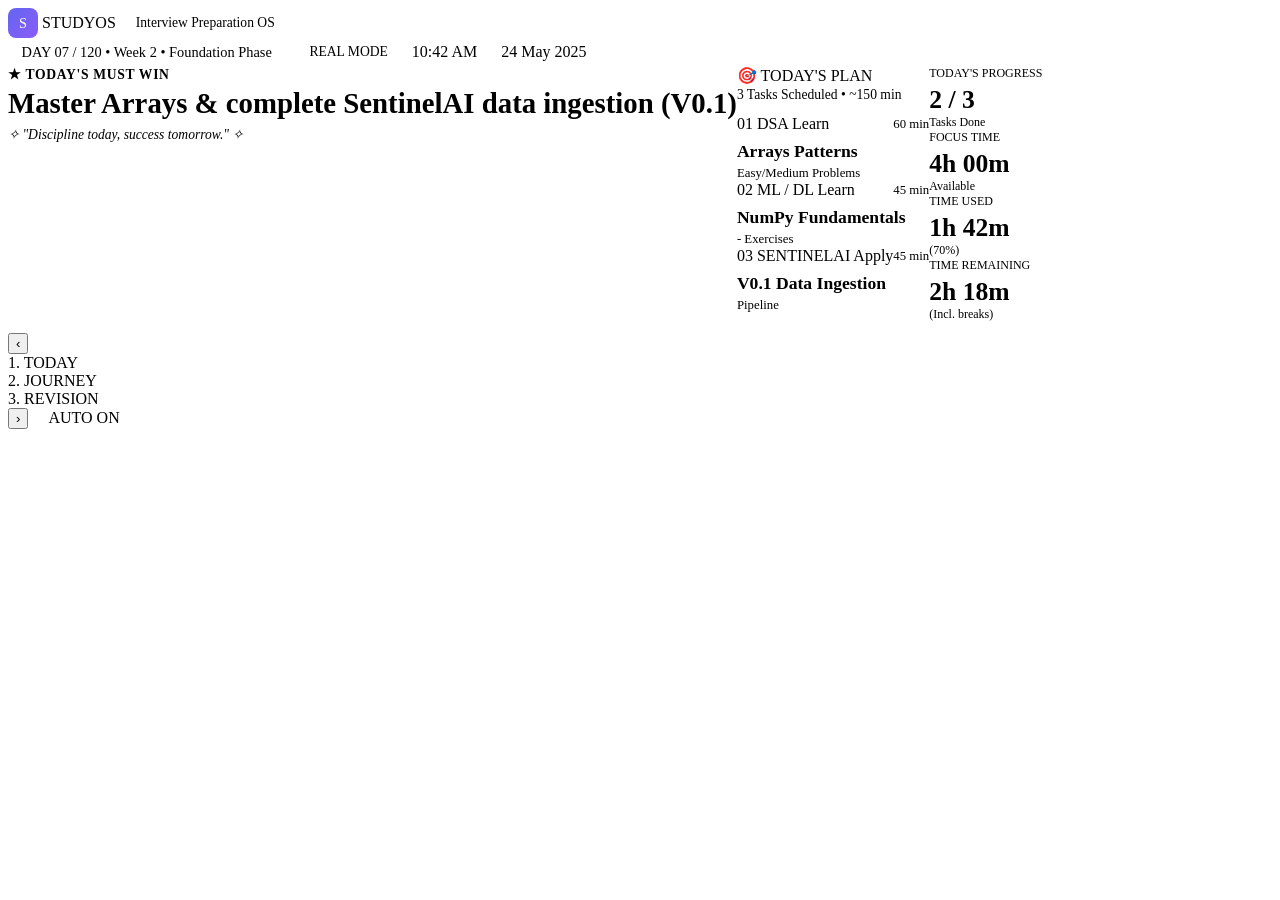
==== app/static/wall.html @ 67cf2a75 "Initial commit: StudyOS production setup with docs, tests, and kiosk support" ====
<!DOCTYPE html>
<html lang="en">
<head>
  <meta charset="UTF-8">
  <meta name="viewport" content="width=device-width, initial-scale=1.0">
  <title>StudyOS — Wall Display Kiosk</title>
  <link rel="stylesheet" href="/static/css/styles.css">
</head>
<body class="wall-body">

  <!-- Offline Banner -->
  <div id="offline-banner" class="offline-banner" style="display:none;">
    ⚠️ DISCONNECTED — SHOWING CACHED STATE (LAST SYNCED: <span id="last-synced-time">--:--</span>)
  </div>

  <!-- Header -->
  <header class="wall-header">
    <div style="display:flex; align-items:center; gap:1.25rem;">
      <div class="wall-brand-title">
        <span style="width:30px; height:30px; background:linear-gradient(135deg,#6366f1,#8b5cf6); border-radius:8px; display:inline-flex; align-items:center; justify-content:center; color:#fff; font-size:0.9rem;">S</span>
        STUDYOS
      </div>
      <span style="font-size:0.85rem; color:var(--text-muted);">Interview Preparation OS</span>
    </div>
    <div style="display:flex; align-items:center; gap:1.5rem;">
      <span id="wall-day-badge" class="badge badge-indigo" style="font-size:0.9rem; padding:0.35rem 0.85rem;">DAY 07 / 120 • Week 2 • Foundation Phase</span>
      <span id="wall-env-badge" class="badge badge-green" style="font-size:0.85rem;">REAL MODE</span>
      <div id="wall-clock" class="wall-clock">10:42 AM</div>
      <div id="wall-date-str" class="wall-date">24 May 2025</div>
    </div>
  </header>

  <!-- Main Screen Container (4 Slides) -->
  <main class="wall-screen-container" id="screen-container">

    <!-- SLIDE 1 — TODAY -->
    <div id="screen-1" class="wall-screen" style="display:flex;">
      <!-- Must Win Banner -->
      <div id="wall-must-win-box" class="wall-must-win-hero">
        <div style="font-size:0.85rem; font-weight:700; color:var(--accent-purple); text-transform:uppercase; letter-spacing:0.05em; margin-bottom:0.25rem;">★ TODAY'S MUST WIN</div>
        <div id="wall-must-win-text" style="font-family:var(--font-display); font-size:1.8rem; font-weight:800; color:var(--text-primary);">
          Master Arrays & complete SentinelAI data ingestion (V0.1)
        </div>
        <div style="font-size:0.85rem; color:var(--accent-purple); font-style:italic; margin-top:0.35rem;">
          ✧ "Discipline today, success tomorrow." ✧
        </div>
      </div>

      <!-- Today's Plan Horizontal Cards -->
      <div class="card" style="margin-bottom:1.25rem;">
        <div class="card-header" style="margin-bottom:0.75rem;">
          <div class="card-title">🎯 TODAY'S PLAN</div>
          <span id="wall-plan-count-text" style="font-size:0.85rem; color:var(--text-secondary); font-family:var(--font-mono);">3 Tasks Scheduled • ~150 min</span>
        </div>
        <div id="wall-today-tasks" class="wall-plan-cards-3col">
          <div class="wall-plan-card" style="border-bottom:3px solid var(--accent-blue);">
            <div style="display:flex; justify-content:space-between; align-items:center;">
              <span class="badge badge-indigo">01 DSA Learn</span>
              <span style="font-family:var(--font-mono); font-size:0.8rem; color:var(--text-muted);">60 min</span>
            </div>
            <div style="font-size:1.1rem; font-weight:700; color:var(--text-primary); margin:0.5rem 0 0.25rem 0;">Arrays Patterns</div>
            <div style="font-size:0.8rem; color:var(--text-secondary);">Easy/Medium Problems</div>
          </div>

          <div class="wall-plan-card" style="border-bottom:3px solid var(--status-green);">
            <div style="display:flex; justify-content:space-between; align-items:center;">
              <span class="badge badge-green">02 ML / DL Learn</span>
              <span style="font-family:var(--font-mono); font-size:0.8rem; color:var(--text-muted);">45 min</span>
            </div>
            <div style="font-size:1.1rem; font-weight:700; color:var(--text-primary); margin:0.5rem 0 0.25rem 0;">NumPy Fundamentals</div>
            <div style="font-size:0.8rem; color:var(--text-secondary);">- Exercises</div>
          </div>

          <div class="wall-plan-card" style="border-bottom:3px solid var(--status-orange);">
            <div style="display:flex; justify-content:space-between; align-items:center;">
              <span class="badge badge-yellow">03 SENTINELAI Apply</span>
              <span style="font-family:var(--font-mono); font-size:0.8rem; color:var(--text-muted);">45 min</span>
            </div>
            <div style="font-size:1.1rem; font-weight:700; color:var(--text-primary); margin:0.5rem 0 0.25rem 0;">V0.1 Data Ingestion</div>
            <div style="font-size:0.8rem; color:var(--text-secondary);">Pipeline</div>
          </div>
        </div>
      </div>

      <!-- Bottom Stats Row -->
      <div class="wall-stats-row-4col">
        <div class="wall-stat-box">
          <div style="font-size:0.75rem; color:var(--text-muted); text-transform:uppercase;">Today's Progress</div>
          <div id="wall-completion-pct" style="font-family:var(--font-display); font-size:1.6rem; font-weight:800; color:var(--accent-cyan); margin-top:0.25rem;">2 / 3</div>
          <div style="font-size:0.75rem; color:var(--text-secondary);">Tasks Done</div>
        </div>

        <div class="wall-stat-box">
          <div style="font-size:0.75rem; color:var(--text-muted); text-transform:uppercase;">Focus Time</div>
          <div style="font-family:var(--font-display); font-size:1.6rem; font-weight:800; color:var(--text-primary); margin-top:0.25rem;">4h 00m</div>
          <div style="font-size:0.75rem; color:var(--text-secondary);">Available</div>
        </div>

        <div class="wall-stat-box">
          <div style="font-size:0.75rem; color:var(--text-muted); text-transform:uppercase;">Time Used</div>
          <div style="font-family:var(--font-display); font-size:1.6rem; font-weight:800; color:var(--accent-indigo); margin-top:0.25rem;">1h 42m</div>
          <div style="font-size:0.75rem; color:var(--text-secondary);">(70%)</div>
        </div>

        <div class="wall-stat-box">
          <div style="font-size:0.75rem; color:var(--text-muted); text-transform:uppercase;">Time Remaining</div>
          <div style="font-family:var(--font-display); font-size:1.6rem; font-weight:800; color:var(--status-yellow); margin-top:0.25rem;">2h 18m</div>
          <div style="font-size:0.75rem; color:var(--text-secondary);">(Incl. breaks)</div>
        </div>
      </div>
    </div>

    <!-- SLIDE 2 — 120-DAY JOURNEY -->
    <div id="screen-2" class="wall-screen" style="display:none;">
      <div style="display:flex; justify-content:space-between; align-items:center; margin-bottom:1rem;">
        <div class="wall-title-huge" style="margin:0;">120-DAY JOURNEY</div>
        <span class="badge badge-indigo">DAY 07 / 120</span>
      </div>

      <div style="display:grid; grid-template-columns: 1fr 1.5fr; gap:1.5rem; flex:1; margin-bottom:1rem;">
        <!-- Left: 5 Phase Cards -->
        <div>
          <div class="journey-phase-item active">
            <span style="font-size:1.4rem;">🚀</span>
            <div>
              <div style="font-weight:700; font-size:0.95rem; color:#A5B4FC;">01 FOUNDATION</div>
              <div style="font-size:0.75rem; color:var(--text-muted);">Days 01 - 30</div>
            </div>
          </div>

          <div class="journey-phase-item">
            <span style="font-size:1.4rem;">&lt;/&gt;</span>
            <div>
              <div style="font-weight:700; font-size:0.95rem; color:var(--text-primary);">BUILD & STRENGTHEN</div>
              <div style="font-size:0.75rem; color:var(--text-muted);">Days 31 - 60</div>
            </div>
          </div>

          <div class="journey-phase-item">
            <span style="font-size:1.4rem;">🧠</span>
            <div>
              <div style="font-weight:700; font-size:0.95rem; color:var(--text-primary);">BUILD ML/DL DEPTH</div>
              <div style="font-size:0.75rem; color:var(--text-muted);">Days 61 - 90</div>
            </div>
          </div>

          <div class="journey-phase-item">
            <span style="font-size:1.4rem;">🛡️</span>
            <div>
              <div style="font-weight:700; font-size:0.95rem; color:var(--text-primary);">SENTINELAI SYSTEM</div>
              <div style="font-size:0.75rem; color:var(--text-muted);">Days 91 - 110</div>
            </div>
          </div>

          <div class="journey-phase-item">
            <span style="font-size:1.4rem;">🏆</span>
            <div>
              <div style="font-weight:700; font-size:0.95rem; color:var(--text-primary);">INTERVIEW MODE</div>
              <div style="font-size:0.75rem; color:var(--text-muted);">Days 111 - 120</div>
            </div>
          </div>
        </div>

        <!-- Right: Mountain Peak Graphic & Progress -->
        <div class="mountain-graphic-container">
          <div style="font-size:0.8rem; color:var(--text-muted); text-transform:uppercase; font-weight:600;">Overall Journey Progress</div>
          <div id="wall-journey-pct" style="font-family:var(--font-display); font-size:4.5rem; font-weight:800; color:var(--accent-purple); line-height:1;">6%</div>
          <div style="font-size:0.85rem; color:var(--text-secondary); margin-bottom:1rem;">7 / 120 Days Completed</div>

          <!-- SVG Mountain Illustration -->
          <svg width="280" height="140" viewBox="0 0 280 140">
            <path d="M20,130 L100,50 L140,80 L220,10 L270,130 Z" fill="rgba(30,41,59,0.5)" stroke="#2B3A55" stroke-width="2" />
            <!-- Winding Trail -->
            <path d="M20,130 Q60,110 90,95 T160,60 T220,10" fill="none" stroke="#8B5CF6" stroke-width="3" stroke-dasharray="4 4" />
            <!-- Nodes -->
            <circle cx="20" cy="130" r="5" fill="#8B5CF6" />
            <circle cx="90" cy="95" r="5" fill="#8B5CF6" />
            <circle cx="220" cy="10" r="7" fill="#10B981" />
            <!-- Flag -->
            <line x1="220" y1="10" x2="220" y2="-5" stroke="#10B981" stroke-width="2" />
            <polygon points="220,-5 235,-10 220,-15" fill="#10B981" />
          </svg>
        </div>
      </div>

      <!-- Bottom Bar -->
      <div class="wall-stats-row-4col">
        <div class="wall-stat-box">
          <div style="font-size:1.3rem; font-weight:800;">16</div>
          <div style="font-size:0.75rem; color:var(--text-muted);">Weeks</div>
        </div>
        <div class="wall-stat-box">
          <div style="font-size:1.3rem; font-weight:800;">120</div>
          <div style="font-size:0.75rem; color:var(--text-muted);">Days</div>
        </div>
        <div class="wall-stat-box">
          <div style="font-size:1.3rem; font-weight:800;">270</div>
          <div style="font-size:0.75rem; color:var(--text-muted);">DSA Target</div>
        </div>
        <div class="wall-stat-box">
          <div style="font-size:1.3rem; font-weight:800;">V0.1 - V1.4</div>
          <div style="font-size:0.75rem; color:var(--text-muted);">SentinelAI</div>
        </div>
      </div>
    </div>

    <!-- SLIDE 3 — REVISION & WEAKNESS RADAR -->
    <div id="screen-3" class="wall-screen" style="display:none;">
      <div style="display:flex; justify-content:space-between; align-items:center; margin-bottom:1rem;">
        <div class="wall-title-huge" style="margin:0;">REVISION & WEAKNESS RADAR</div>
        <span class="badge badge-indigo">DAY 07 / 120</span>
      </div>

      <div style="display:grid; grid-template-columns: 1fr 1fr; gap:1.25rem; flex:1; margin-bottom:1rem;">
        <!-- Left: Revision Queue -->
        <div class="card">
          <div class="card-header" style="margin-bottom:0.75rem;">
            <div class="card-title">📅 REVISION QUEUE</div>
            <span class="badge badge-yellow">4 Due Today</span>
          </div>

          <div id="wall-revisions-list" style="display:flex; flex-direction:column; gap:0.6rem; font-size:0.85rem;">
            <div style="display:flex; justify-content:space-between; align-items:center;">
              <span><span style="display:inline-block; width:8px; height:8px; background:var(--status-green); border-radius:50%; margin-right:0.5rem;"></span> Hashing Basics</span>
              <span style="color:var(--text-muted);">Today</span>
            </div>
            <div style="display:flex; justify-content:space-between; align-items:center;">
              <span><span style="display:inline-block; width:8px; height:8px; background:var(--status-green); border-radius:50%; margin-right:0.5rem;"></span> Big-O Notation</span>
              <span style="color:var(--text-muted);">Today</span>
            </div>
            <div style="display:flex; justify-content:space-between; align-items:center;">
              <span><span style="display:inline-block; width:8px; height:8px; background:var(--status-yellow); border-radius:50%; margin-right:0.5rem;"></span> Python Lists</span>
              <span style="color:var(--text-muted);">Tomorrow</span>
            </div>
            <div style="display:flex; justify-content:space-between; align-items:center;">
              <span><span style="display:inline-block; width:8px; height:8px; background:var(--status-orange); border-radius:50%; margin-right:0.5rem;"></span> Stacks & Queues</span>
              <span style="color:var(--text-muted);">In 2 Days</span>
            </div>
            <div style="display:flex; justify-content:space-between; align-items:center;">
              <span><span style="display:inline-block; width:8px; height:8px; background:var(--accent-purple); border-radius:50%; margin-right:0.5rem;"></span> Recursion Basics</span>
              <span style="color:var(--text-muted);">In 3 Days</span>
            </div>
          </div>
          <button class="btn btn-secondary" style="width:100%; margin-top:1rem; font-size:0.75rem;">View All Revisions &gt;</button>
        </div>

        <!-- Right: Weakness Radar Chart & Bars -->
        <div class="card">
          <div class="card-header" style="margin-bottom:0.75rem;">
            <div class="card-title">⭐ WEAKNESS RADAR</div>
          </div>

          <div style="display:flex; gap:1.25rem; align-items:center;">
            <!-- Polygon Radar SVG -->
            <svg width="110" height="110" viewBox="0 0 100 100" style="flex-shrink:0;">
              <polygon points="50,10 90,38 75,85 25,85 10,38" fill="none" stroke="#1E293D" stroke-width="1" />
              <polygon points="50,25 75,44 66,73 34,73 25,44" fill="none" stroke="#2B3A55" stroke-width="1" />
              <polygon points="50,15 82,40 65,78 30,70 18,42" fill="rgba(139,92,246,0.25)" stroke="#8B5CF6" stroke-width="2" />
            </svg>

            <!-- Horizontal Severity Bars -->
            <div id="wall-weakness-radar-container" style="flex:1; display:flex; flex-direction:column; gap:0.35rem; font-size:0.8rem;">
              <div style="display:flex; justify-content:space-between;"><span>Arrays</span><span style="color:var(--status-red); font-weight:700;">75%</span></div>
              <div style="display:flex; justify-content:space-between;"><span>Recursion</span><span style="color:var(--status-orange); font-weight:700;">60%</span></div>
              <div style="display:flex; justify-content:space-between;"><span>Hashing</span><span style="color:var(--status-yellow); font-weight:700;">45%</span></div>
              <div style="display:flex; justify-content:space-between;"><span>Trees</span><span style="color:var(--status-green); font-weight:700;">30%</span></div>
              <div style="display:flex; justify-content:space-between;"><span>Dynamic Prog.</span><span style="color:var(--status-green); font-weight:700;">20%</span></div>
            </div>
          </div>

          <div style="background:var(--bg-surface); border:1px solid var(--border-subtle); border-radius:var(--radius-sm); padding:0.6rem 0.85rem; margin-top:0.75rem; font-size:0.75rem; color:#A5B4FC; display:flex; align-items:center; gap:0.5rem;">
            <span>🎯</span> Focus more on Arrays & Recursion. Solve, revise, and strengthen!
          </div>
        </div>
      </div>

      <!-- Bottom Stats Row -->
      <div class="wall-stats-row-4col">
        <div class="wall-stat-box">
          <div style="font-size:0.75rem; color:var(--text-muted);">Total Weak Topics</div>
          <div style="font-family:var(--font-display); font-size:1.6rem; font-weight:800;">5</div>
        </div>

        <div class="wall-stat-box">
          <div style="font-size:0.75rem; color:var(--text-muted);">Average Weakness</div>
          <div style="font-family:var(--font-display); font-size:1.6rem; font-weight:800; color:var(--status-orange);">46%</div>
        </div>

        <div class="wall-stat-box" style="grid-column:span 2;">
          <div style="font-size:0.75rem; color:var(--text-muted);">Resolved Weaknesses</div>
          <div style="font-family:var(--font-display); font-size:1.6rem; font-weight:800; color:var(--status-green);">12 <span style="font-size:0.8rem; font-weight:400; color:var(--text-secondary);">(This Sprint)</span></div>
        </div>
      </div>
    </div>

    <!-- SLIDE 4 — URGENT ALERTS -->
    <div id="screen-4" class="wall-screen" style="display:none;">
      <div style="display:flex; justify-content:space-between; align-items:center; margin-bottom:1rem;">
        <div class="wall-title-huge" style="margin:0; color:var(--status-red);">URGENT ALERTS</div>
        <span class="badge badge-red">DAY 07 / 120</span>
      </div>

      <div class="wall-urgent-screen-box">
        <div class="urgent-warning-icon">⚠️</div>
        <div id="wall-urgent-count-text" style="font-family:var(--font-display); font-size:1.8rem; font-weight:800; color:var(--status-red); margin-bottom:1.5rem;">
          ACTIVE ASSIGNMENTS & URGENT ALERTS
        </div>

        <div id="wall-urgent-container" style="width:100%; display:flex; flex-direction:column; align-items:center; gap:1rem;">
          <!-- Dynamically Populated by wall.js -->
        </div>

        <div style="margin-top:2rem; font-size:0.85rem; color:var(--text-secondary); display:flex; align-items:center; gap:0.5rem;">
          <span>🛡️</span> "Don't delay. Small actions today prevent big pressure tomorrow."
        </div>
      </div>
    </div>

  </main>

  <!-- Footer Screen Navigation Pills -->
  <footer class="wall-pills-bar">
    <button id="nav-btn-prev" class="btn btn-secondary" onclick="prevScreen()">‹</button>
    
    <div id="pill-1" class="screen-pill active" onclick="setScreen(1)">1. TODAY</div>
    <div id="pill-2" class="screen-pill" onclick="setScreen(2)">2. JOURNEY</div>
    <div id="pill-3" class="screen-pill" onclick="setScreen(3)">3. REVISION</div>
    <div id="pill-4" class="screen-pill" style="display:none;" onclick="setScreen(4)">4. URGENT</div>

    <button id="nav-btn-next" class="btn btn-secondary" onclick="nextScreen()">›</button>

    <span id="wall-auto-status" class="badge badge-green" style="margin-left:1rem;">AUTO ON</span>
  </footer>

  <!-- Screensaver Overlay -->
  <div id="screensaver-overlay" class="screensaver-layer" style="display:none;">
    <div style="text-align:center;">
      <div id="ss-clock" class="screensaver-clock">10:42</div>
      <div style="color:#475569; font-size:1.4rem; margin-top:1rem; font-family:var(--font-display);">StudyOS Ambient Night Mode</div>
      <div style="color:#334155; font-size:1rem; margin-top:0.5rem;">Touch, click, or press any key to wake dashboard</div>
    </div>
  </div>

  <script src="/static/js/wall.js"></script>
</body>
</html>
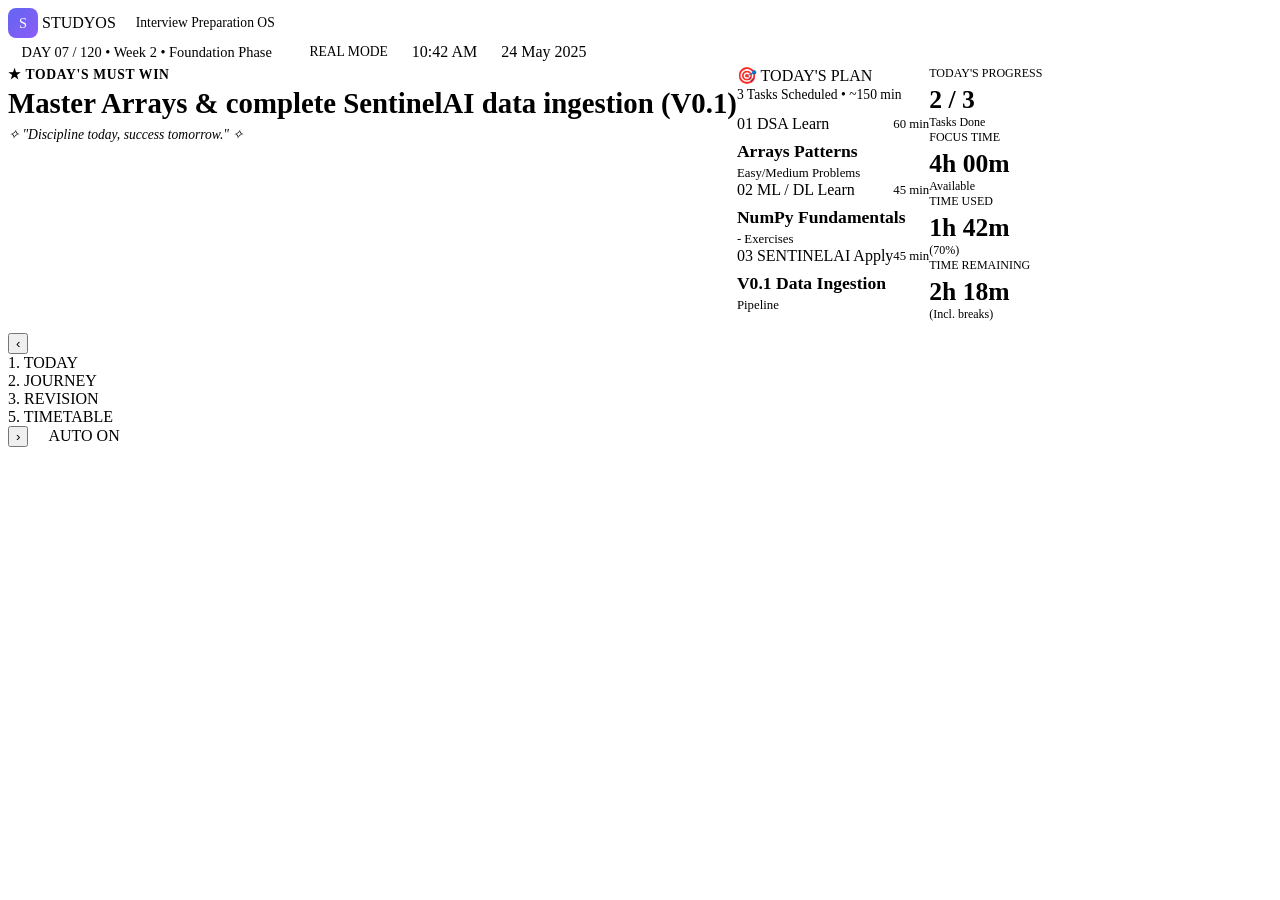
==== commit df5522a6: "added timetable" ====
--- a/app/static/wall.html
+++ b/app/static/wall.html
@@ -306,12 +306,38 @@
           ACTIVE ASSIGNMENTS & URGENT ALERTS
         </div>
 
-        <div id="wall-urgent-container" style="width:100%; display:flex; flex-direction:column; align-items:center; gap:1rem;">
+        <div id="wall-urgent-container" style="width:100%; display:flex; flex-direction:column; align-items:center; gap:1rem; padding-bottom:2rem;">
           <!-- Dynamically Populated by wall.js -->
         </div>
 
         <div style="margin-top:2rem; font-size:0.85rem; color:var(--text-secondary); display:flex; align-items:center; gap:0.5rem;">
           <span>🛡️</span> "Don't delay. Small actions today prevent big pressure tomorrow."
+        </div>
+      </div>
+    </div>
+
+    <!-- SLIDE 5 — TIMETABLE & SCHEDULE -->
+    <div id="screen-5" class="wall-screen" style="display:none;">
+      <div style="display:flex; justify-content:space-between; align-items:center; margin-bottom:1rem;">
+        <div class="wall-title-huge" style="margin:0; color:var(--accent-cyan);">TIMETABLE & DAILY SCHEDULE</div>
+        <div style="display:flex; align-items:center; gap:0.75rem;">
+          <button id="wall-voice-btn" class="btn btn-secondary" style="font-size:0.8rem; padding:0.25rem 0.65rem; border-color:var(--accent-indigo); color:#A5B4FC;" onclick="toggleWallVoice()">🔊 Voice Alerts: ON</button>
+          <span class="badge badge-cyan" id="wall-timetable-day-badge">TODAY'S SCHEDULE</span>
+        </div>
+      </div>
+
+      <!-- Real-Time Voice Toast Banner -->
+      <div id="wall-announcement-toast" style="display:none; background:linear-gradient(135deg, rgba(99,102,241,0.25), rgba(139,92,246,0.25)); border:2px solid var(--accent-indigo); border-radius:var(--radius-md); padding:0.85rem 1.25rem; margin-bottom:1rem; align-items:center; gap:1rem; box-shadow:0 0 20px rgba(99,102,241,0.35);">
+        <span style="font-size:1.8rem;">🔊</span>
+        <div>
+          <div style="font-size:0.75rem; font-weight:700; color:var(--accent-indigo); text-transform:uppercase;">VOICE ANNOUNCEMENT ACTIVE</div>
+          <div id="wall-toast-text" style="font-size:1.1rem; font-weight:700; color:#F8FAFC;">Schedule Event starting...</div>
+        </div>
+      </div>
+
+      <div style="background:var(--bg-card); border:1px solid var(--border-bright); border-radius:var(--radius-lg); padding:1.5rem 2rem; flex:1; min-height:0; display:flex; flex-direction:column; overflow-y:auto;">
+        <div id="wall-timetable-container" style="display:flex; flex-direction:column; gap:0.85rem; width:100%;">
+          <!-- Dynamically Populated by wall.js -->
         </div>
       </div>
     </div>
@@ -326,6 +352,7 @@
     <div id="pill-2" class="screen-pill" onclick="setScreen(2)">2. JOURNEY</div>
     <div id="pill-3" class="screen-pill" onclick="setScreen(3)">3. REVISION</div>
     <div id="pill-4" class="screen-pill" style="display:none;" onclick="setScreen(4)">4. URGENT</div>
+    <div id="pill-5" class="screen-pill" onclick="setScreen(5)">5. TIMETABLE</div>
 
     <button id="nav-btn-next" class="btn btn-secondary" onclick="nextScreen()">›</button>
 
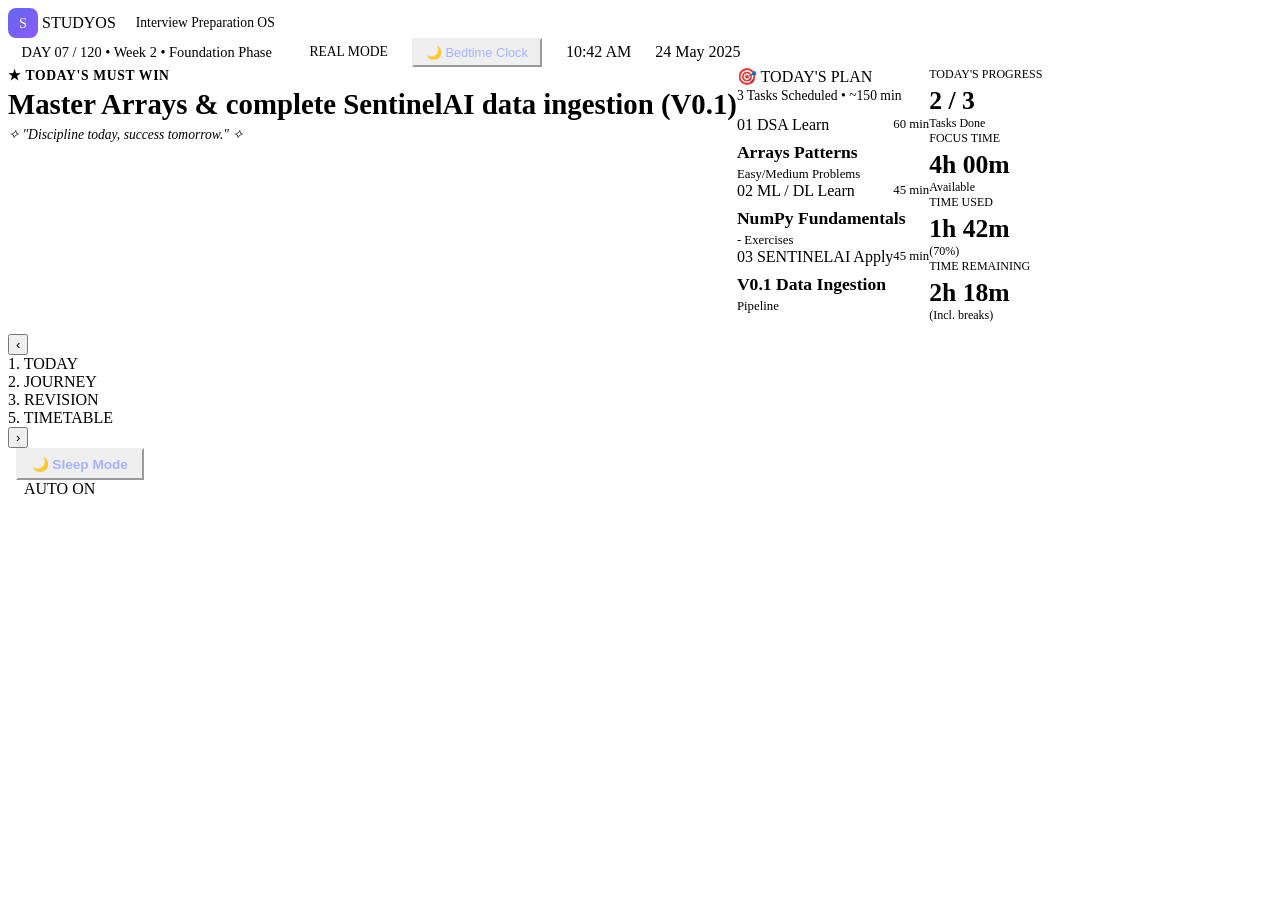
==== commit 313ac1f4: "fixed  the 120 day sprint issue" ====
--- a/app/static/wall.html
+++ b/app/static/wall.html
@@ -25,6 +25,7 @@
     <div style="display:flex; align-items:center; gap:1.5rem;">
       <span id="wall-day-badge" class="badge badge-indigo" style="font-size:0.9rem; padding:0.35rem 0.85rem;">DAY 07 / 120 • Week 2 • Foundation Phase</span>
       <span id="wall-env-badge" class="badge badge-green" style="font-size:0.85rem;">REAL MODE</span>
+      <button onclick="enterSleepMode(true)" class="btn btn-secondary" style="font-size:0.8rem; padding:0.3rem 0.75rem; border-color:var(--accent-indigo); color:#A5B4FC; display:flex; align-items:center; gap:0.4rem; cursor:pointer;" title="Switch to Bedtime Clock Mode">🌙 Bedtime Clock</button>
       <div id="wall-clock" class="wall-clock">10:42 AM</div>
       <div id="wall-date-str" class="wall-date">24 May 2025</div>
     </div>
@@ -163,22 +164,31 @@
 
         <!-- Right: Mountain Peak Graphic & Progress -->
         <div class="mountain-graphic-container">
-          <div style="font-size:0.8rem; color:var(--text-muted); text-transform:uppercase; font-weight:600;">Overall Journey Progress</div>
-          <div id="wall-journey-pct" style="font-family:var(--font-display); font-size:4.5rem; font-weight:800; color:var(--accent-purple); line-height:1;">6%</div>
-          <div style="font-size:0.85rem; color:var(--text-secondary); margin-bottom:1rem;">7 / 120 Days Completed</div>
-
-          <!-- SVG Mountain Illustration -->
-          <svg width="280" height="140" viewBox="0 0 280 140">
-            <path d="M20,130 L100,50 L140,80 L220,10 L270,130 Z" fill="rgba(30,41,59,0.5)" stroke="#2B3A55" stroke-width="2" />
-            <!-- Winding Trail -->
-            <path d="M20,130 Q60,110 90,95 T160,60 T220,10" fill="none" stroke="#8B5CF6" stroke-width="3" stroke-dasharray="4 4" />
-            <!-- Nodes -->
-            <circle cx="20" cy="130" r="5" fill="#8B5CF6" />
-            <circle cx="90" cy="95" r="5" fill="#8B5CF6" />
-            <circle cx="220" cy="10" r="7" fill="#10B981" />
-            <!-- Flag -->
-            <line x1="220" y1="10" x2="220" y2="-5" stroke="#10B981" stroke-width="2" />
-            <polygon points="220,-5 235,-10 220,-15" fill="#10B981" />
+          <div style="position:absolute; top:1rem; right:1.5rem; font-size:0.78rem; font-weight:700; color:var(--text-muted);">
+            OVERALL JOURNEY PROGRESS
+          </div>
+          <div id="wall-journey-pct" style="font-family:var(--font-display); font-size:3.5rem; font-weight:800; color:var(--accent-purple); line-height:1;">
+            6%
+          </div>
+          <div style="font-size:0.85rem; color:var(--text-secondary); margin-bottom:1.5rem;">7 / 120 Days Completed</div>
+
+          <svg width="100%" height="180" viewBox="0 0 500 180" fill="none">
+            <path d="M20 150 L150 90 L250 120 L380 40 L480 150 Z" fill="url(#mountain-grad)" opacity="0.15"/>
+            <path d="M20 150 L150 90 L250 120 L380 40" stroke="url(#line-grad)" stroke-width="3" stroke-dasharray="6 6"/>
+            <circle cx="20" cy="150" r="5" fill="#8B5CF6"/>
+            <circle cx="150" cy="90" r="5" fill="#8B5CF6"/>
+            <circle cx="250" cy="120" r="5" fill="#8B5CF6"/>
+            <circle cx="380" cy="40" r="7" fill="#10B981" stroke="#FFF" stroke-width="2"/>
+            <defs>
+              <linearGradient id="mountain-grad" x1="0%" y1="0%" x2="0%" y2="100%">
+                <stop offset="0%" stop-color="#8B5CF6"/>
+                <stop offset="100%" stop-color="#000" stop-opacity="0"/>
+              </linearGradient>
+              <linearGradient id="line-grad" x1="0%" y1="0%" x2="100%" y2="0%">
+                <stop offset="0%" stop-color="#8B5CF6"/>
+                <stop offset="100%" stop-color="#10B981"/>
+              </linearGradient>
+            </defs>
           </svg>
         </div>
       </div>
@@ -186,20 +196,20 @@
       <!-- Bottom Bar -->
       <div class="wall-stats-row-4col">
         <div class="wall-stat-box">
-          <div style="font-size:1.3rem; font-weight:800;">16</div>
-          <div style="font-size:0.75rem; color:var(--text-muted);">Weeks</div>
-        </div>
-        <div class="wall-stat-box">
-          <div style="font-size:1.3rem; font-weight:800;">120</div>
-          <div style="font-size:0.75rem; color:var(--text-muted);">Days</div>
-        </div>
-        <div class="wall-stat-box">
-          <div style="font-size:1.3rem; font-weight:800;">270</div>
-          <div style="font-size:0.75rem; color:var(--text-muted);">DSA Target</div>
-        </div>
-        <div class="wall-stat-box">
-          <div style="font-size:1.3rem; font-weight:800;">V0.1 - V1.4</div>
-          <div style="font-size:0.75rem; color:var(--text-muted);">SentinelAI</div>
+          <div style="font-family:var(--font-display); font-size:1.5rem; font-weight:800; color:var(--text-primary);">16</div>
+          <div style="font-size:0.75rem; color:var(--text-secondary);">Weeks</div>
+        </div>
+        <div class="wall-stat-box">
+          <div style="font-family:var(--font-display); font-size:1.5rem; font-weight:800; color:var(--text-primary);">120</div>
+          <div style="font-size:0.75rem; color:var(--text-secondary);">Days</div>
+        </div>
+        <div class="wall-stat-box">
+          <div style="font-family:var(--font-display); font-size:1.5rem; font-weight:800; color:var(--accent-cyan);">270</div>
+          <div style="font-size:0.75rem; color:var(--text-secondary);">DSA Target</div>
+        </div>
+        <div class="wall-stat-box">
+          <div style="font-family:var(--font-display); font-size:1.5rem; font-weight:800; color:var(--accent-purple);">V0.1 - V1.4</div>
+          <div style="font-size:0.75rem; color:var(--text-secondary);">SentinelAI</div>
         </div>
       </div>
     </div>
@@ -356,15 +366,61 @@
 
     <button id="nav-btn-next" class="btn btn-secondary" onclick="nextScreen()">›</button>
 
+    <button id="btn-wall-sleep" class="btn btn-secondary" onclick="enterSleepMode(true)" style="margin-left:0.5rem; font-size:0.85rem; border-color:var(--accent-indigo); color:#A5B4FC; padding:0.4rem 0.85rem; font-weight:700; display:flex; align-items:center; gap:0.35rem;" title="Activate Bedtime Sleep Clock Mode">🌙 Sleep Mode</button>
+
     <span id="wall-auto-status" class="badge badge-green" style="margin-left:1rem;">AUTO ON</span>
   </footer>
 
-  <!-- Screensaver Overlay -->
-  <div id="screensaver-overlay" class="screensaver-layer" style="display:none;">
-    <div style="text-align:center;">
-      <div id="ss-clock" class="screensaver-clock">10:42</div>
-      <div style="color:#475569; font-size:1.4rem; margin-top:1rem; font-family:var(--font-display);">StudyOS Ambient Night Mode</div>
-      <div style="color:#334155; font-size:1rem; margin-top:0.5rem;">Touch, click, or press any key to wake dashboard</div>
+  <!-- Bedtime Sleep Clock Screensaver Overlay -->
+  <div id="screensaver-overlay" class="screensaver-layer" style="display:none;" onclick="handleUserWakeInteraction(event)">
+    <div class="bedtime-aurora-ring-1"></div>
+    <div class="bedtime-aurora-ring-2"></div>
+    <div class="bedtime-ambient-glow"></div>
+    <div class="bedtime-star-dust"></div>
+
+    <div id="bedtime-clock-card" class="bedtime-clock-container" onclick="event.stopPropagation()">
+      
+      <!-- Top Status & Dimmer Controls -->
+      <div style="display:flex; justify-content:space-between; align-items:center; width:100%; max-width:700px; margin-bottom:1.5rem;">
+        <div style="display:flex; align-items:center; gap:0.5rem;">
+          <span class="badge badge-indigo bedtime-badge" id="ss-sprint-badge">DAY 01 / 120 • BEDTIME CLOCK</span>
+          <span class="badge badge-green bedtime-badge" id="ss-mode-badge">REAL MODE</span>
+        </div>
+        <button id="ss-dimmer-btn" type="button" class="btn btn-secondary bedtime-dimmer-btn" onclick="toggleNightDimmer(event)" style="font-size:0.78rem; padding:0.3rem 0.75rem; border-color:#6366f1; color:#a5b4fc; background:rgba(99,102,241,0.12); cursor:pointer;">
+          🌙 Dimmer: NORMAL
+        </button>
+      </div>
+
+      <!-- Super Large Glowing Digital Time -->
+      <div class="bedtime-clock-time-box">
+        <span id="ss-time-digital" class="bedtime-time-digits">12<span class="bedtime-colon">:</span>42</span>
+        <div style="display:flex; flex-direction:column; justify-content:center; align-items:flex-start; margin-left:0.85rem;">
+          <span id="ss-ampm-digital" class="bedtime-ampm-digit" style="font-family:var(--font-mono); font-size:2.2rem; font-weight:800; color:#C084FC; line-height:1.1; text-shadow:0 0 20px rgba(192,132,252,0.5);">AM</span>
+          <span id="ss-seconds-digital" class="bedtime-sec-digit" style="font-family:var(--font-mono); font-size:1.4rem; font-weight:700; color:#38BDF8; opacity:0.85;">15</span>
+        </div>
+      </div>
+
+      <!-- Full Date Display -->
+      <div id="ss-date-digital" class="bedtime-clock-date">Saturday, September 05, 2026</div>
+
+      <!-- Must Win & Roadmap Focus Preview -->
+      <div id="ss-tomorrow-preview" class="bedtime-tomorrow-card">
+        <div style="font-size:0.75rem; font-weight:700; color:#818CF8; text-transform:uppercase; letter-spacing:0.05em; margin-bottom:0.25rem;">
+          ★ TODAY'S MUST WIN FOCUS
+        </div>
+        <div id="ss-must-win-text" style="font-size:1.1rem; font-weight:700; color:#F8FAFC;">
+          Maintain 100% roadmap discipline today.
+        </div>
+      </div>
+
+      <!-- Wake Up Controls & Hints -->
+      <div style="margin-top:2.5rem; display:flex; flex-direction:column; align-items:center; gap:0.75rem;">
+        <button id="ss-wake-btn" type="button" class="btn btn-primary bedtime-wake-btn" onclick="wakeWallDisplay(event)" style="padding:0.55rem 2rem; font-size:0.9rem; font-weight:700; background:linear-gradient(135deg,#6366f1,#8b5cf6); border:none; box-shadow:0 4px 15px rgba(99,102,241,0.4); cursor:pointer;">
+          ☀️ Wake Up Dashboard
+        </button>
+        <div id="ss-wake-hint" class="bedtime-wake-hint" style="color:#64748B; font-size:0.82rem;">Touch screen, press Space or key to wake dashboard</div>
+      </div>
+
     </div>
   </div>
 
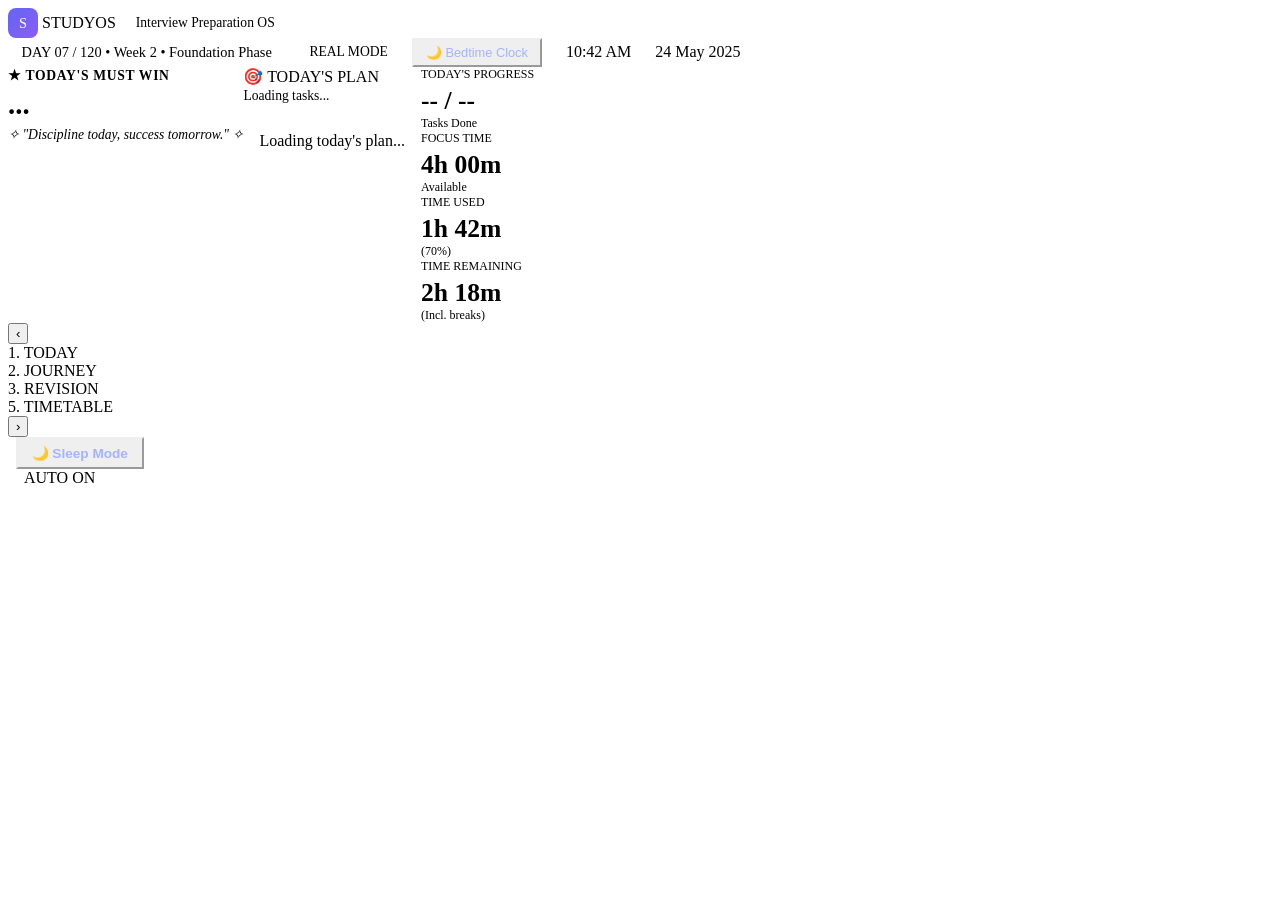
==== commit f39f8cc8: "solved display issue" ====
--- a/app/static/wall.html
+++ b/app/static/wall.html
@@ -40,7 +40,7 @@
       <div id="wall-must-win-box" class="wall-must-win-hero">
         <div style="font-size:0.85rem; font-weight:700; color:var(--accent-purple); text-transform:uppercase; letter-spacing:0.05em; margin-bottom:0.25rem;">★ TODAY'S MUST WIN</div>
         <div id="wall-must-win-text" style="font-family:var(--font-display); font-size:1.8rem; font-weight:800; color:var(--text-primary);">
-          Master Arrays & complete SentinelAI data ingestion (V0.1)
+          ...
         </div>
         <div style="font-size:0.85rem; color:var(--accent-purple); font-style:italic; margin-top:0.35rem;">
           ✧ "Discipline today, success tomorrow." ✧
@@ -51,35 +51,10 @@
       <div class="card" style="margin-bottom:1.25rem;">
         <div class="card-header" style="margin-bottom:0.75rem;">
           <div class="card-title">🎯 TODAY'S PLAN</div>
-          <span id="wall-plan-count-text" style="font-size:0.85rem; color:var(--text-secondary); font-family:var(--font-mono);">3 Tasks Scheduled • ~150 min</span>
+          <span id="wall-plan-count-text" style="font-size:0.85rem; color:var(--text-secondary); font-family:var(--font-mono);">Loading tasks...</span>
         </div>
         <div id="wall-today-tasks" class="wall-plan-cards-3col">
-          <div class="wall-plan-card" style="border-bottom:3px solid var(--accent-blue);">
-            <div style="display:flex; justify-content:space-between; align-items:center;">
-              <span class="badge badge-indigo">01 DSA Learn</span>
-              <span style="font-family:var(--font-mono); font-size:0.8rem; color:var(--text-muted);">60 min</span>
-            </div>
-            <div style="font-size:1.1rem; font-weight:700; color:var(--text-primary); margin:0.5rem 0 0.25rem 0;">Arrays Patterns</div>
-            <div style="font-size:0.8rem; color:var(--text-secondary);">Easy/Medium Problems</div>
-          </div>
-
-          <div class="wall-plan-card" style="border-bottom:3px solid var(--status-green);">
-            <div style="display:flex; justify-content:space-between; align-items:center;">
-              <span class="badge badge-green">02 ML / DL Learn</span>
-              <span style="font-family:var(--font-mono); font-size:0.8rem; color:var(--text-muted);">45 min</span>
-            </div>
-            <div style="font-size:1.1rem; font-weight:700; color:var(--text-primary); margin:0.5rem 0 0.25rem 0;">NumPy Fundamentals</div>
-            <div style="font-size:0.8rem; color:var(--text-secondary);">- Exercises</div>
-          </div>
-
-          <div class="wall-plan-card" style="border-bottom:3px solid var(--status-orange);">
-            <div style="display:flex; justify-content:space-between; align-items:center;">
-              <span class="badge badge-yellow">03 SENTINELAI Apply</span>
-              <span style="font-family:var(--font-mono); font-size:0.8rem; color:var(--text-muted);">45 min</span>
-            </div>
-            <div style="font-size:1.1rem; font-weight:700; color:var(--text-primary); margin:0.5rem 0 0.25rem 0;">V0.1 Data Ingestion</div>
-            <div style="font-size:0.8rem; color:var(--text-secondary);">Pipeline</div>
-          </div>
+          <div style="color:var(--text-muted); padding:1rem; grid-column:span 3;">Loading today's plan...</div>
         </div>
       </div>
 
@@ -87,7 +62,7 @@
       <div class="wall-stats-row-4col">
         <div class="wall-stat-box">
           <div style="font-size:0.75rem; color:var(--text-muted); text-transform:uppercase;">Today's Progress</div>
-          <div id="wall-completion-pct" style="font-family:var(--font-display); font-size:1.6rem; font-weight:800; color:var(--accent-cyan); margin-top:0.25rem;">2 / 3</div>
+          <div id="wall-completion-pct" style="font-family:var(--font-display); font-size:1.6rem; font-weight:800; color:var(--accent-cyan); margin-top:0.25rem;">-- / --</div>
           <div style="font-size:0.75rem; color:var(--text-secondary);">Tasks Done</div>
         </div>
 
@@ -113,50 +88,50 @@
 
     <!-- SLIDE 2 — 120-DAY JOURNEY -->
     <div id="screen-2" class="wall-screen" style="display:none;">
-      <div style="display:flex; justify-content:space-between; align-items:center; margin-bottom:1rem;">
+      <div style="display:flex; justify-content:space-between; align-items:center; margin-bottom:0.75rem;">
         <div class="wall-title-huge" style="margin:0;">120-DAY JOURNEY</div>
-        <span class="badge badge-indigo">DAY 07 / 120</span>
-      </div>
-
-      <div style="display:grid; grid-template-columns: 1fr 1.5fr; gap:1.5rem; flex:1; margin-bottom:1rem;">
+        <span class="badge badge-indigo" id="wall-s2-day-badge">DAY 01 / 120</span>
+      </div>
+
+      <div style="display:grid; grid-template-columns: 1fr 1.4fr; gap:1.25rem; flex:1; margin-bottom:0.75rem; min-height:0;">
         <!-- Left: 5 Phase Cards -->
-        <div>
-          <div class="journey-phase-item active">
+        <div style="display:flex; flex-direction:column; justify-content:space-between;">
+          <div id="phase-card-1" class="journey-phase-item active">
             <span style="font-size:1.4rem;">🚀</span>
             <div>
-              <div style="font-weight:700; font-size:0.95rem; color:#A5B4FC;">01 FOUNDATION</div>
+              <div class="phase-title" style="font-weight:700; font-size:0.95rem; color:#A5B4FC;">01 FOUNDATION</div>
               <div style="font-size:0.75rem; color:var(--text-muted);">Days 01 - 30</div>
             </div>
           </div>
 
-          <div class="journey-phase-item">
+          <div id="phase-card-2" class="journey-phase-item">
             <span style="font-size:1.4rem;">&lt;/&gt;</span>
             <div>
-              <div style="font-weight:700; font-size:0.95rem; color:var(--text-primary);">BUILD & STRENGTHEN</div>
+              <div class="phase-title" style="font-weight:700; font-size:0.95rem; color:var(--text-primary);">BUILD & STRENGTHEN</div>
               <div style="font-size:0.75rem; color:var(--text-muted);">Days 31 - 60</div>
             </div>
           </div>
 
-          <div class="journey-phase-item">
+          <div id="phase-card-3" class="journey-phase-item">
             <span style="font-size:1.4rem;">🧠</span>
             <div>
-              <div style="font-weight:700; font-size:0.95rem; color:var(--text-primary);">BUILD ML/DL DEPTH</div>
+              <div class="phase-title" style="font-weight:700; font-size:0.95rem; color:var(--text-primary);">BUILD ML/DL DEPTH</div>
               <div style="font-size:0.75rem; color:var(--text-muted);">Days 61 - 90</div>
             </div>
           </div>
 
-          <div class="journey-phase-item">
+          <div id="phase-card-4" class="journey-phase-item">
             <span style="font-size:1.4rem;">🛡️</span>
             <div>
-              <div style="font-weight:700; font-size:0.95rem; color:var(--text-primary);">SENTINELAI SYSTEM</div>
+              <div class="phase-title" style="font-weight:700; font-size:0.95rem; color:var(--text-primary);">SENTINELAI SYSTEM</div>
               <div style="font-size:0.75rem; color:var(--text-muted);">Days 91 - 110</div>
             </div>
           </div>
 
-          <div class="journey-phase-item">
+          <div id="phase-card-5" class="journey-phase-item">
             <span style="font-size:1.4rem;">🏆</span>
             <div>
-              <div style="font-weight:700; font-size:0.95rem; color:var(--text-primary);">INTERVIEW MODE</div>
+              <div class="phase-title" style="font-weight:700; font-size:0.95rem; color:var(--text-primary);">INTERVIEW MODE</div>
               <div style="font-size:0.75rem; color:var(--text-muted);">Days 111 - 120</div>
             </div>
           </div>
@@ -168,17 +143,17 @@
             OVERALL JOURNEY PROGRESS
           </div>
           <div id="wall-journey-pct" style="font-family:var(--font-display); font-size:3.5rem; font-weight:800; color:var(--accent-purple); line-height:1;">
-            6%
-          </div>
-          <div style="font-size:0.85rem; color:var(--text-secondary); margin-bottom:1.5rem;">7 / 120 Days Completed</div>
-
-          <svg width="100%" height="180" viewBox="0 0 500 180" fill="none">
-            <path d="M20 150 L150 90 L250 120 L380 40 L480 150 Z" fill="url(#mountain-grad)" opacity="0.15"/>
-            <path d="M20 150 L150 90 L250 120 L380 40" stroke="url(#line-grad)" stroke-width="3" stroke-dasharray="6 6"/>
-            <circle cx="20" cy="150" r="5" fill="#8B5CF6"/>
-            <circle cx="150" cy="90" r="5" fill="#8B5CF6"/>
-            <circle cx="250" cy="120" r="5" fill="#8B5CF6"/>
-            <circle cx="380" cy="40" r="7" fill="#10B981" stroke="#FFF" stroke-width="2"/>
+            1%
+          </div>
+          <div id="wall-journey-sub" style="font-size:0.85rem; color:var(--text-secondary); margin-bottom:1.5rem;">1 / 120 Days Completed</div>
+
+          <svg width="100%" height="160" viewBox="0 0 500 160" fill="none">
+            <path d="M20 140 L130 90 L240 115 L360 40 L480 140 Z" fill="url(#mountain-grad)" opacity="0.18"/>
+            <path d="M20 140 L130 90 L240 115 L360 40" stroke="url(#line-grad)" stroke-width="3" stroke-dasharray="6 6"/>
+            <circle cx="20" cy="140" r="5" fill="#8B5CF6"/>
+            <circle cx="130" cy="90" r="5" fill="#8B5CF6"/>
+            <circle cx="240" cy="115" r="5" fill="#8B5CF6"/>
+            <circle cx="360" cy="40" r="7" fill="#10B981" stroke="#FFF" stroke-width="2"/>
             <defs>
               <linearGradient id="mountain-grad" x1="0%" y1="0%" x2="0%" y2="100%">
                 <stop offset="0%" stop-color="#8B5CF6"/>
@@ -196,20 +171,20 @@
       <!-- Bottom Bar -->
       <div class="wall-stats-row-4col">
         <div class="wall-stat-box">
-          <div style="font-family:var(--font-display); font-size:1.5rem; font-weight:800; color:var(--text-primary);">16</div>
-          <div style="font-size:0.75rem; color:var(--text-secondary);">Weeks</div>
-        </div>
-        <div class="wall-stat-box">
-          <div style="font-family:var(--font-display); font-size:1.5rem; font-weight:800; color:var(--text-primary);">120</div>
-          <div style="font-size:0.75rem; color:var(--text-secondary);">Days</div>
-        </div>
-        <div class="wall-stat-box">
-          <div style="font-family:var(--font-display); font-size:1.5rem; font-weight:800; color:var(--accent-cyan);">270</div>
-          <div style="font-size:0.75rem; color:var(--text-secondary);">DSA Target</div>
-        </div>
-        <div class="wall-stat-box">
-          <div style="font-family:var(--font-display); font-size:1.5rem; font-weight:800; color:var(--accent-purple);">V0.1 - V1.4</div>
-          <div style="font-size:0.75rem; color:var(--text-secondary);">SentinelAI</div>
+          <div id="wall-s2-stat-week" style="font-family:var(--font-display); font-size:1.5rem; font-weight:800; color:var(--text-primary);">Week 1</div>
+          <div style="font-size:0.75rem; color:var(--text-secondary);">16 Weeks Total</div>
+        </div>
+        <div class="wall-stat-box">
+          <div id="wall-s2-stat-days" style="font-family:var(--font-display); font-size:1.5rem; font-weight:800; color:var(--text-primary);">Day 1 / 120</div>
+          <div style="font-size:0.75rem; color:var(--text-secondary);">Sprint Timeline</div>
+        </div>
+        <div class="wall-stat-box">
+          <div id="wall-s2-stat-dsa" style="font-family:var(--font-display); font-size:1.5rem; font-weight:800; color:var(--accent-cyan);">0 / 270</div>
+          <div style="font-size:0.75rem; color:var(--text-secondary);">DSA Target Solved</div>
+        </div>
+        <div class="wall-stat-box">
+          <div id="wall-s2-stat-sentinel" style="font-family:var(--font-display); font-size:1.5rem; font-weight:800; color:var(--accent-purple);">V0.1</div>
+          <div style="font-size:0.75rem; color:var(--text-secondary);">SentinelAI Active</div>
         </div>
       </div>
     </div>
@@ -218,7 +193,7 @@
     <div id="screen-3" class="wall-screen" style="display:none;">
       <div style="display:flex; justify-content:space-between; align-items:center; margin-bottom:1rem;">
         <div class="wall-title-huge" style="margin:0;">REVISION & WEAKNESS RADAR</div>
-        <span class="badge badge-indigo">DAY 07 / 120</span>
+        <span id="wall-s3-day-badge" class="badge badge-indigo">DAY 01 / 120</span>
       </div>
 
       <div style="display:grid; grid-template-columns: 1fr 1fr; gap:1.25rem; flex:1; margin-bottom:1rem;">
@@ -226,30 +201,11 @@
         <div class="card">
           <div class="card-header" style="margin-bottom:0.75rem;">
             <div class="card-title">📅 REVISION QUEUE</div>
-            <span class="badge badge-yellow">4 Due Today</span>
+            <span id="wall-rev-due-badge" class="badge badge-yellow">0 Due Today</span>
           </div>
 
           <div id="wall-revisions-list" style="display:flex; flex-direction:column; gap:0.6rem; font-size:0.85rem;">
-            <div style="display:flex; justify-content:space-between; align-items:center;">
-              <span><span style="display:inline-block; width:8px; height:8px; background:var(--status-green); border-radius:50%; margin-right:0.5rem;"></span> Hashing Basics</span>
-              <span style="color:var(--text-muted);">Today</span>
-            </div>
-            <div style="display:flex; justify-content:space-between; align-items:center;">
-              <span><span style="display:inline-block; width:8px; height:8px; background:var(--status-green); border-radius:50%; margin-right:0.5rem;"></span> Big-O Notation</span>
-              <span style="color:var(--text-muted);">Today</span>
-            </div>
-            <div style="display:flex; justify-content:space-between; align-items:center;">
-              <span><span style="display:inline-block; width:8px; height:8px; background:var(--status-yellow); border-radius:50%; margin-right:0.5rem;"></span> Python Lists</span>
-              <span style="color:var(--text-muted);">Tomorrow</span>
-            </div>
-            <div style="display:flex; justify-content:space-between; align-items:center;">
-              <span><span style="display:inline-block; width:8px; height:8px; background:var(--status-orange); border-radius:50%; margin-right:0.5rem;"></span> Stacks & Queues</span>
-              <span style="color:var(--text-muted);">In 2 Days</span>
-            </div>
-            <div style="display:flex; justify-content:space-between; align-items:center;">
-              <span><span style="display:inline-block; width:8px; height:8px; background:var(--accent-purple); border-radius:50%; margin-right:0.5rem;"></span> Recursion Basics</span>
-              <span style="color:var(--text-muted);">In 3 Days</span>
-            </div>
+            <div style="color:var(--text-muted); padding:0.5rem 0;">Loading revisions...</div>
           </div>
           <button class="btn btn-secondary" style="width:100%; margin-top:1rem; font-size:0.75rem;">View All Revisions &gt;</button>
         </div>
@@ -270,16 +226,12 @@
 
             <!-- Horizontal Severity Bars -->
             <div id="wall-weakness-radar-container" style="flex:1; display:flex; flex-direction:column; gap:0.35rem; font-size:0.8rem;">
-              <div style="display:flex; justify-content:space-between;"><span>Arrays</span><span style="color:var(--status-red); font-weight:700;">75%</span></div>
-              <div style="display:flex; justify-content:space-between;"><span>Recursion</span><span style="color:var(--status-orange); font-weight:700;">60%</span></div>
-              <div style="display:flex; justify-content:space-between;"><span>Hashing</span><span style="color:var(--status-yellow); font-weight:700;">45%</span></div>
-              <div style="display:flex; justify-content:space-between;"><span>Trees</span><span style="color:var(--status-green); font-weight:700;">30%</span></div>
-              <div style="display:flex; justify-content:space-between;"><span>Dynamic Prog.</span><span style="color:var(--status-green); font-weight:700;">20%</span></div>
+              <div style="color:var(--text-muted);">Loading weakness radar...</div>
             </div>
           </div>
 
           <div style="background:var(--bg-surface); border:1px solid var(--border-subtle); border-radius:var(--radius-sm); padding:0.6rem 0.85rem; margin-top:0.75rem; font-size:0.75rem; color:#A5B4FC; display:flex; align-items:center; gap:0.5rem;">
-            <span>🎯</span> Focus more on Arrays & Recursion. Solve, revise, and strengthen!
+            <span>🎯</span> <span id="wall-weakness-advice-text">Focus more on core concepts. Solve, revise, and strengthen!</span>
           </div>
         </div>
       </div>
@@ -288,17 +240,17 @@
       <div class="wall-stats-row-4col">
         <div class="wall-stat-box">
           <div style="font-size:0.75rem; color:var(--text-muted);">Total Weak Topics</div>
-          <div style="font-family:var(--font-display); font-size:1.6rem; font-weight:800;">5</div>
+          <div id="wall-stat-weak-total" style="font-family:var(--font-display); font-size:1.6rem; font-weight:800;">0</div>
         </div>
 
         <div class="wall-stat-box">
           <div style="font-size:0.75rem; color:var(--text-muted);">Average Weakness</div>
-          <div style="font-family:var(--font-display); font-size:1.6rem; font-weight:800; color:var(--status-orange);">46%</div>
+          <div id="wall-stat-weak-avg" style="font-family:var(--font-display); font-size:1.6rem; font-weight:800; color:var(--status-orange);">0%</div>
         </div>
 
         <div class="wall-stat-box" style="grid-column:span 2;">
           <div style="font-size:0.75rem; color:var(--text-muted);">Resolved Weaknesses</div>
-          <div style="font-family:var(--font-display); font-size:1.6rem; font-weight:800; color:var(--status-green);">12 <span style="font-size:0.8rem; font-weight:400; color:var(--text-secondary);">(This Sprint)</span></div>
+          <div id="wall-stat-weak-resolved" style="font-family:var(--font-display); font-size:1.6rem; font-weight:800; color:var(--status-green);">0 <span style="font-size:0.8rem; font-weight:400; color:var(--text-secondary);">(This Sprint)</span></div>
         </div>
       </div>
     </div>
@@ -307,7 +259,7 @@
     <div id="screen-4" class="wall-screen" style="display:none;">
       <div style="display:flex; justify-content:space-between; align-items:center; margin-bottom:1rem;">
         <div class="wall-title-huge" style="margin:0; color:var(--status-red);">URGENT ALERTS</div>
-        <span class="badge badge-red">DAY 07 / 120</span>
+        <span id="wall-s4-day-badge" class="badge badge-red">DAY 01 / 120</span>
       </div>
 
       <div class="wall-urgent-screen-box">
@@ -424,6 +376,6 @@
     </div>
   </div>
 
-  <script src="/static/js/wall.js"></script>
+  <script src="/static/js/wall.js?v=3"></script>
 </body>
 </html>
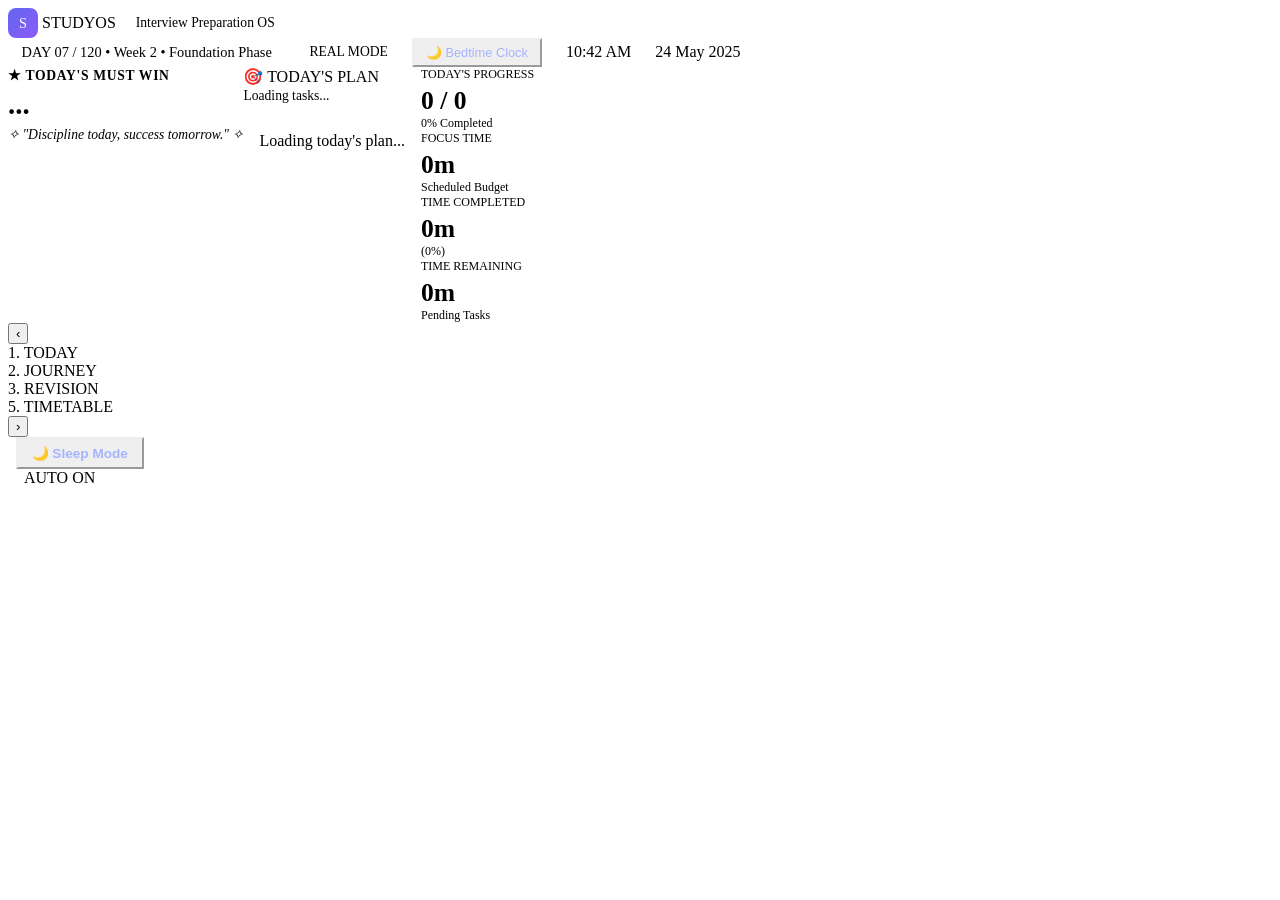
==== commit 95cabcd9: "added permanent start/restart sprint button, dynamic wall stats, and cache busters" ====
--- a/app/static/wall.html
+++ b/app/static/wall.html
@@ -62,26 +62,26 @@
       <div class="wall-stats-row-4col">
         <div class="wall-stat-box">
           <div style="font-size:0.75rem; color:var(--text-muted); text-transform:uppercase;">Today's Progress</div>
-          <div id="wall-completion-pct" style="font-family:var(--font-display); font-size:1.6rem; font-weight:800; color:var(--accent-cyan); margin-top:0.25rem;">-- / --</div>
-          <div style="font-size:0.75rem; color:var(--text-secondary);">Tasks Done</div>
+          <div id="wall-completion-pct" style="font-family:var(--font-display); font-size:1.6rem; font-weight:800; color:var(--accent-cyan); margin-top:0.25rem;">0 / 0</div>
+          <div id="wall-completion-sub" style="font-size:0.75rem; color:var(--text-secondary);">0% Completed</div>
         </div>
 
         <div class="wall-stat-box">
           <div style="font-size:0.75rem; color:var(--text-muted); text-transform:uppercase;">Focus Time</div>
-          <div style="font-family:var(--font-display); font-size:1.6rem; font-weight:800; color:var(--text-primary); margin-top:0.25rem;">4h 00m</div>
-          <div style="font-size:0.75rem; color:var(--text-secondary);">Available</div>
-        </div>
-
-        <div class="wall-stat-box">
-          <div style="font-size:0.75rem; color:var(--text-muted); text-transform:uppercase;">Time Used</div>
-          <div style="font-family:var(--font-display); font-size:1.6rem; font-weight:800; color:var(--accent-indigo); margin-top:0.25rem;">1h 42m</div>
-          <div style="font-size:0.75rem; color:var(--text-secondary);">(70%)</div>
+          <div id="wall-focus-planned" style="font-family:var(--font-display); font-size:1.6rem; font-weight:800; color:var(--text-primary); margin-top:0.25rem;">0m</div>
+          <div style="font-size:0.75rem; color:var(--text-secondary);">Scheduled Budget</div>
+        </div>
+
+        <div class="wall-stat-box">
+          <div style="font-size:0.75rem; color:var(--text-muted); text-transform:uppercase;">Time Completed</div>
+          <div id="wall-focus-done" style="font-family:var(--font-display); font-size:1.6rem; font-weight:800; color:var(--accent-indigo); margin-top:0.25rem;">0m</div>
+          <div id="wall-focus-done-pct" style="font-size:0.75rem; color:var(--text-secondary);">(0%)</div>
         </div>
 
         <div class="wall-stat-box">
           <div style="font-size:0.75rem; color:var(--text-muted); text-transform:uppercase;">Time Remaining</div>
-          <div style="font-family:var(--font-display); font-size:1.6rem; font-weight:800; color:var(--status-yellow); margin-top:0.25rem;">2h 18m</div>
-          <div style="font-size:0.75rem; color:var(--text-secondary);">(Incl. breaks)</div>
+          <div id="wall-focus-remaining" style="font-family:var(--font-display); font-size:1.6rem; font-weight:800; color:var(--status-yellow); margin-top:0.25rem;">0m</div>
+          <div style="font-size:0.75rem; color:var(--text-secondary);">Pending Tasks</div>
         </div>
       </div>
     </div>
